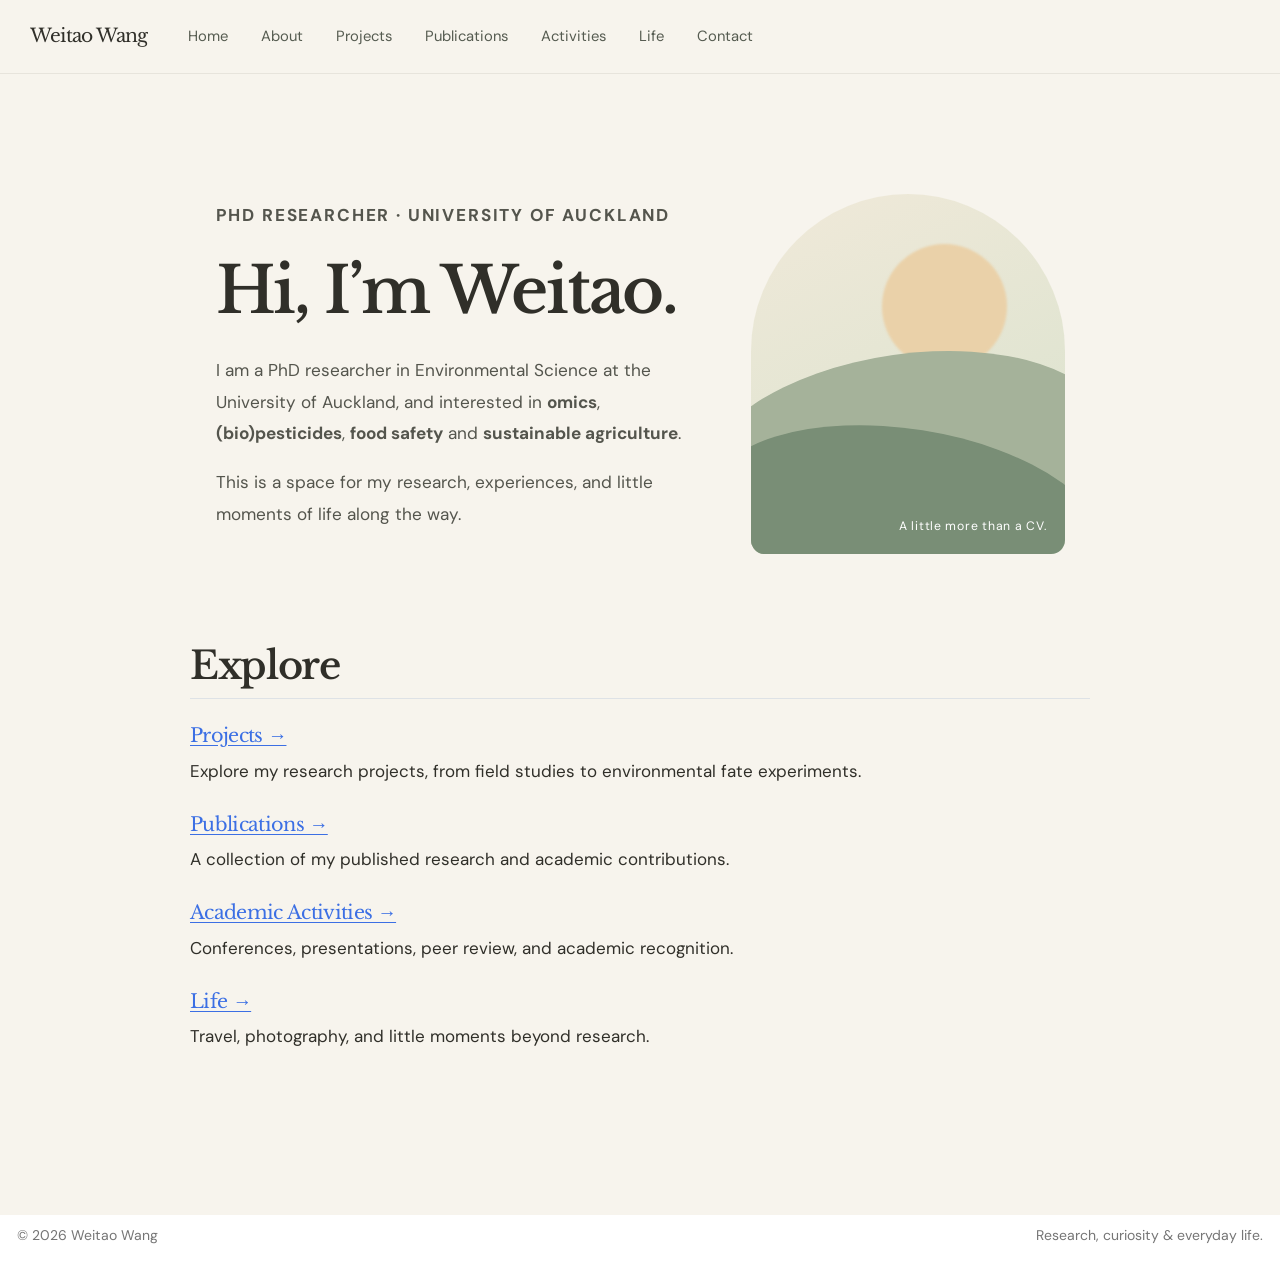
==== index.html @ 04e09f66 "Built site for gh-pages" ====
<!DOCTYPE html>
<html xmlns="http://www.w3.org/1999/xhtml" lang="en" xml:lang="en"><head>

<meta charset="utf-8">
<meta name="generator" content="quarto-1.10.19">

<meta name="viewport" content="width=device-width, initial-scale=1.0, user-scalable=yes">


<title>Home | Weitao Wang – Weitao Wang</title>
<style>
/* Default styles provided by pandoc.
** See https://pandoc.org/MANUAL.html#variables-for-html for config info.
*/
span.smallcaps{font-variant: small-caps;}
div.columns{display: flex; gap: 1.5em;}
div.column{flex: auto;}
@media screen {
div.columns{gap: min(4vw, 1.5em);}
div.column{overflow-x: auto;}
}
div.hanging-indent{margin-left: 1.5em; text-indent: -1.5em;}
ul.task-list{list-style: none;}
ul.task-list li input[type="checkbox"] {
  width: 0.8em;
  margin: 0 0.8em 0.2em -1em; /* quarto-specific, see https://github.com/quarto-dev/quarto-cli/issues/4556 */ 
  vertical-align: middle;
}
</style>


<script src="site_libs/quarto-nav/quarto-nav.js"></script>
<script src="site_libs/quarto-nav/headroom.min.js"></script>
<script src="site_libs/clipboard/clipboard.min.js"></script>
<script src="site_libs/quarto-html/quarto.js" type="module"></script>
<script src="site_libs/quarto-html/tabsets/tabsets.js" type="module"></script>
<script src="site_libs/quarto-html/popper.min.js"></script>
<script src="site_libs/quarto-html/tippy.umd.min.js"></script>
<link href="site_libs/quarto-html/tippy.css" rel="stylesheet">
<link href="site_libs/quarto-html/quarto-syntax-highlighting-bf27225e3a48a9273f3daa8f8e829971.css" rel="stylesheet" id="quarto-text-highlighting-styles">
<script src="site_libs/bootstrap/bootstrap.min.js"></script>
<link href="site_libs/bootstrap/bootstrap-icons.css" rel="stylesheet">
<link href="site_libs/bootstrap/bootstrap-bf55c61db8fc2e05fc0836da2161ec84.min.css" rel="stylesheet" append-hash="true" id="quarto-bootstrap" data-mode="light">
<script id="quarto-search-options" type="application/json">{
  "language": {
    "search-no-results-text": "No results",
    "search-matching-documents-text": "matching documents",
    "search-copy-link-title": "Copy link to search",
    "search-hide-matches-text": "Hide additional matches",
    "search-more-match-text": "more match in this document",
    "search-more-matches-text": "more matches in this document",
    "search-clear-button-title": "Clear",
    "search-text-placeholder": "",
    "search-detached-cancel-button-title": "Cancel",
    "search-submit-button-title": "Submit",
    "search-label": "Search"
  }
}</script>
<style>html{ scroll-behavior: smooth; }</style>


<link rel="stylesheet" href="styles.css">
</head>

<body class="nav-fixed quarto-light">

<div id="quarto-search-results"></div>
  <header id="quarto-header" class="headroom fixed-top">
    <nav class="navbar navbar-expand-lg " data-bs-theme="dark">
      <div class="navbar-container container-fluid">
      <div class="navbar-brand-container mx-auto">
    <a class="navbar-brand" href="./index.html">
    <span class="navbar-title">Weitao Wang</span>
    </a>
  </div>
          <button class="navbar-toggler" type="button" data-bs-toggle="collapse" data-bs-target="#navbarCollapse" aria-controls="navbarCollapse" role="menu" aria-expanded="false" aria-label="Toggle navigation" onclick="if (window.quartoToggleHeadroom) { window.quartoToggleHeadroom(); }">
  <span class="navbar-toggler-icon"></span>
</button>
          <div class="collapse navbar-collapse" id="navbarCollapse">
            <ul class="navbar-nav navbar-nav-scroll me-auto">
  <li class="nav-item">
    <a class="nav-link active" href="./index.html" aria-current="page"> 
<span class="menu-text">Home</span></a>
  </li>  
  <li class="nav-item">
    <a class="nav-link" href="./about.html"> 
<span class="menu-text">About</span></a>
  </li>  
  <li class="nav-item">
    <a class="nav-link" href="./projects/index.html"> 
<span class="menu-text">Projects</span></a>
  </li>  
  <li class="nav-item">
    <a class="nav-link" href="./publications.html"> 
<span class="menu-text">Publications</span></a>
  </li>  
  <li class="nav-item">
    <a class="nav-link" href="./activities.html"> 
<span class="menu-text">Activities</span></a>
  </li>  
  <li class="nav-item">
    <a class="nav-link" href="./life/index.html"> 
<span class="menu-text">Life</span></a>
  </li>  
  <li class="nav-item">
    <a class="nav-link" href="./contact.html"> 
<span class="menu-text">Contact</span></a>
  </li>  
</ul>
          </div> <!-- /navcollapse -->
            <div class="quarto-navbar-tools">
</div>
      </div> <!-- /container-fluid -->
    </nav>
</header>
<!-- content -->
<div id="quarto-content" class="quarto-container page-columns page-rows-contents page-layout-full page-navbar">
<!-- sidebar -->
<!-- margin-sidebar -->
    
<!-- main -->
<main class="content column-page" id="quarto-document-content"><header id="title-block-header" class="quarto-title-block"></header>




<div class="hero">
<div class="hero-copy">
<div class="eyebrow">
<p>PHD RESEARCHER · UNIVERSITY OF AUCKLAND</p>
</div>
<section id="hi-im-weitao." class="level1">
<h1>Hi, I’m Weitao.</h1>
<p>I am a PhD researcher in Environmental Science at the University of Auckland, and interested in <strong>omics</strong>, <strong>(bio)pesticides</strong>, <strong>food safety</strong> and <strong>sustainable agriculture</strong>.</p>
<p>This is a space for my research, experiences, and little moments of life along the way.</p>
</section>
</div>
<div class="hero-art">
<div class="sun">

</div>
<div class="hill hill-back">

</div>
<div class="hill hill-front">

</div>
<div class="hero-art-label">
A little more than a CV.
</div>
</div>
</div>
<section id="explore" class="level2">
<h2 data-anchor-id="explore">Explore</h2>
<div class="explore-grid">
<section id="projects" class="level3 explore-card">
<h3 data-anchor-id="projects"><a href="./projects/index.html">Projects →</a></h3>
<p>Explore my research projects, from field studies to environmental fate experiments.</p>
</section>
<section id="publications" class="level3 explore-card">
<h3 data-anchor-id="publications"><a href="./publications.html">Publications →</a></h3>
<p>A collection of my published research and academic contributions.</p>
</section>
<section id="academic-activities" class="level3 explore-card">
<h3 data-anchor-id="academic-activities"><a href="./activities.html">Academic Activities →</a></h3>
<p>Conferences, presentations, peer review, and academic recognition.</p>
</section>
<section id="life" class="level3 explore-card">
<h3 data-anchor-id="life"><a href="./life/index.html">Life →</a></h3>
<p>Travel, photography, and little moments beyond research.</p>
</section>
</div>


</section>

</main> <!-- /main -->
<script id="quarto-html-after-body" type="application/javascript">
  window.document.addEventListener("DOMContentLoaded", function (event) {
    const isCodeAnnotation = (el) => {
      for (const clz of el.classList) {
        if (clz.startsWith('code-annotation-')) {                     
          return true;
        }
      }
      return false;
    }
    const onCopySuccess = function(e) {
      // button target
      const button = e.trigger;
      // don't keep focus
      button.blur();
      // flash "checked"
      button.classList.add('code-copy-button-checked');
      var currentTitle = button.getAttribute("title");
      button.setAttribute("title", "Copied!");
      let tooltip;
      if (window.bootstrap) {
        button.setAttribute("data-bs-toggle", "tooltip");
        button.setAttribute("data-bs-placement", "left");
        button.setAttribute("data-bs-title", "Copied!");
        tooltip = new bootstrap.Tooltip(button, 
          { trigger: "manual", 
            customClass: "code-copy-button-tooltip",
            offset: [0, -8]});
        tooltip.show();    
      }
      setTimeout(function() {
        if (tooltip) {
          tooltip.hide();
          button.removeAttribute("data-bs-title");
          button.removeAttribute("data-bs-toggle");
          button.removeAttribute("data-bs-placement");
        }
        button.setAttribute("title", currentTitle);
        button.classList.remove('code-copy-button-checked');
      }, 1000);
      // clear code selection
      e.clearSelection();
    }
    const getTextToCopy = function(trigger) {
      const outerScaffold = trigger.parentElement.cloneNode(true);
      const codeEl = outerScaffold.querySelector('code');
      for (const childEl of codeEl.children) {
        if (isCodeAnnotation(childEl)) {
          childEl.remove();
        }
      }
      return codeEl.innerText;
    }
    const clipboard = new window.ClipboardJS('.code-copy-button:not([data-in-quarto-modal])', {
      text: getTextToCopy
    });
    clipboard.on('success', onCopySuccess);
    if (window.document.getElementById('quarto-embedded-source-code-modal')) {
      const clipboardModal = new window.ClipboardJS('.code-copy-button[data-in-quarto-modal]', {
        text: getTextToCopy,
        container: window.document.getElementById('quarto-embedded-source-code-modal')
      });
      clipboardModal.on('success', onCopySuccess);
    }
      var localhostRegex = new RegExp(/^(?:http|https):\/\/localhost\:?[0-9]*\//);
      var mailtoRegex = new RegExp(/^mailto:/);
        var filterRegex = new RegExp('/' + window.location.host + '/');
      var isInternal = (href) => {
          return filterRegex.test(href) || localhostRegex.test(href) || mailtoRegex.test(href);
      }
      // Inspect non-navigation links and adorn them if external
     var links = window.document.querySelectorAll('a[href]:not(.nav-link):not(.navbar-brand):not(.toc-action):not(.sidebar-link):not(.sidebar-item-toggle):not(.pagination-link):not(.no-external):not([aria-hidden]):not(.dropdown-item):not(.quarto-navigation-tool):not(.about-link)');
      for (var i=0; i<links.length; i++) {
        const link = links[i];
        if (!isInternal(link.href)) {
          // undo the damage that might have been done by quarto-nav.js in the case of
          // links that we want to consider external
          if (link.dataset.originalHref !== undefined) {
            link.href = link.dataset.originalHref;
          }
        }
      }
    function tippyHover(el, contentFn, onTriggerFn, onUntriggerFn) {
      const config = {
        allowHTML: true,
        maxWidth: 500,
        delay: 100,
        arrow: false,
        appendTo: function(el) {
            return el.parentElement;
        },
        interactive: true,
        interactiveBorder: 10,
        theme: 'quarto',
        placement: 'bottom-start',
      };
      if (contentFn) {
        config.content = contentFn;
      }
      if (onTriggerFn) {
        config.onTrigger = onTriggerFn;
      }
      if (onUntriggerFn) {
        config.onUntrigger = onUntriggerFn;
      }
      window.tippy(el, config); 
    }
    const noterefs = window.document.querySelectorAll('a[role="doc-noteref"]');
    for (var i=0; i<noterefs.length; i++) {
      const ref = noterefs[i];
      tippyHover(ref, function() {
        // use id or data attribute instead here
        let href = ref.getAttribute('data-footnote-href') || ref.getAttribute('href');
        try { href = new URL(href).hash; } catch {}
        const id = href.replace(/^#\/?/, "");
        const note = window.document.getElementById(id);
        if (note) {
          return note.innerHTML;
        } else {
          return "";
        }
      });
    }
    const xrefs = window.document.querySelectorAll('a.quarto-xref');
    const processXRef = (id, note) => {
      // Strip column container classes
      const stripColumnClz = (el) => {
        el.classList.remove("page-full", "page-columns");
        if (el.children) {
          for (const child of el.children) {
            stripColumnClz(child);
          }
        }
      }
      stripColumnClz(note)
      if (id === null || id.startsWith('sec-')) {
        // Special case sections, only their first couple elements
        const container = document.createElement("div");
        if (note.children && note.children.length > 2) {
          container.appendChild(note.children[0].cloneNode(true));
          for (let i = 1; i < note.children.length; i++) {
            const child = note.children[i];
            if (child.tagName === "P" && child.innerText === "") {
              continue;
            } else {
              container.appendChild(child.cloneNode(true));
              break;
            }
          }
          if (window.Quarto?.typesetMath) {
            window.Quarto.typesetMath(container);
          }
          return container.innerHTML
        } else {
          if (window.Quarto?.typesetMath) {
            window.Quarto.typesetMath(note);
          }
          return note.innerHTML;
        }
      } else {
        // Remove any anchor links if they are present
        const anchorLink = note.querySelector('a.anchorjs-link');
        if (anchorLink) {
          anchorLink.remove();
        }
        if (window.Quarto?.typesetMath) {
          window.Quarto.typesetMath(note);
        }
        if (note.classList.contains("callout")) {
          return note.outerHTML;
        } else {
          return note.innerHTML;
        }
      }
    }
    for (var i=0; i<xrefs.length; i++) {
      const xref = xrefs[i];
      tippyHover(xref, undefined, function(instance) {
        instance.disable();
        let url = xref.getAttribute('href');
        let hash = undefined; 
        if (url.startsWith('#')) {
          hash = url;
        } else {
          try { hash = new URL(url).hash; } catch {}
        }
        if (hash) {
          const id = hash.replace(/^#\/?/, "");
          const note = window.document.getElementById(id);
          if (note !== null) {
            try {
              const html = processXRef(id, note.cloneNode(true));
              instance.setContent(html);
            } finally {
              instance.enable();
              instance.show();
            }
          } else {
            // See if we can fetch this
            fetch(url.split('#')[0])
            .then(res => res.text())
            .then(html => {
              const parser = new DOMParser();
              const htmlDoc = parser.parseFromString(html, "text/html");
              const note = htmlDoc.getElementById(id);
              if (note !== null) {
                const html = processXRef(id, note);
                instance.setContent(html);
              } 
            }).finally(() => {
              instance.enable();
              instance.show();
            });
          }
        } else {
          // See if we can fetch a full url (with no hash to target)
          // This is a special case and we should probably do some content thinning / targeting
          fetch(url)
          .then(res => res.text())
          .then(html => {
            const parser = new DOMParser();
            const htmlDoc = parser.parseFromString(html, "text/html");
            const note = htmlDoc.querySelector('main.content');
            if (note !== null) {
              // This should only happen for chapter cross references
              // (since there is no id in the URL)
              // remove the first header
              if (note.children.length > 0 && note.children[0].tagName === "HEADER") {
                note.children[0].remove();
              }
              const html = processXRef(null, note);
              instance.setContent(html);
            } 
          }).finally(() => {
            instance.enable();
            instance.show();
          });
        }
      }, function(instance) {
      });
    }
        let selectedAnnoteEl;
        const selectorForAnnotation = ( cell, annotation) => {
          let cellAttr = 'data-code-cell="' + cell + '"';
          let lineAttr = 'data-code-annotation="' +  annotation + '"';
          const selector = 'span[' + cellAttr + '][' + lineAttr + ']';
          return selector;
        }
        const selectCodeLines = (annoteEl) => {
          const doc = window.document;
          const targetCell = annoteEl.getAttribute("data-target-cell");
          const targetAnnotation = annoteEl.getAttribute("data-target-annotation");
          const annoteSpan = window.document.querySelector(selectorForAnnotation(targetCell, targetAnnotation));
          const lines = annoteSpan.getAttribute("data-code-lines").split(",");
          const lineIds = lines.map((line) => {
            return targetCell + "-" + line;
          })
          let top = null;
          let height = null;
          let parent = null;
          if (lineIds.length > 0) {
              //compute the position of the single el (top and bottom and make a div)
              const el = window.document.getElementById(lineIds[0]);
              top = el.offsetTop;
              height = el.offsetHeight;
              parent = el.parentElement.parentElement;
            if (lineIds.length > 1) {
              const lastEl = window.document.getElementById(lineIds[lineIds.length - 1]);
              const bottom = lastEl.offsetTop + lastEl.offsetHeight;
              height = bottom - top;
            }
            if (top !== null && height !== null && parent !== null) {
              // cook up a div (if necessary) and position it 
              let div = window.document.getElementById("code-annotation-line-highlight");
              if (div === null) {
                div = window.document.createElement("div");
                div.setAttribute("id", "code-annotation-line-highlight");
                div.style.position = 'absolute';
                parent.appendChild(div);
              }
              div.style.top = top - 2 + "px";
              div.style.height = height + 4 + "px";
              div.style.left = 0;
              let gutterDiv = window.document.getElementById("code-annotation-line-highlight-gutter");
              if (gutterDiv === null) {
                gutterDiv = window.document.createElement("div");
                gutterDiv.setAttribute("id", "code-annotation-line-highlight-gutter");
                gutterDiv.style.position = 'absolute';
                const codeCell = window.document.getElementById(targetCell);
                const gutter = codeCell.querySelector('.code-annotation-gutter');
                gutter.appendChild(gutterDiv);
              }
              gutterDiv.style.top = top - 2 + "px";
              gutterDiv.style.height = height + 4 + "px";
            }
            selectedAnnoteEl = annoteEl;
          }
        };
        const unselectCodeLines = () => {
          const elementsIds = ["code-annotation-line-highlight", "code-annotation-line-highlight-gutter"];
          elementsIds.forEach((elId) => {
            const div = window.document.getElementById(elId);
            if (div) {
              div.remove();
            }
          });
          selectedAnnoteEl = undefined;
        };
          // Handle positioning of the toggle
      window.addEventListener(
        "resize",
        throttle(() => {
          elRect = undefined;
          if (selectedAnnoteEl) {
            selectCodeLines(selectedAnnoteEl);
          }
        }, 10)
      );
      function throttle(fn, ms) {
      let throttle = false;
      let timer;
        return (...args) => {
          if(!throttle) { // first call gets through
              fn.apply(this, args);
              throttle = true;
          } else { // all the others get throttled
              if(timer) clearTimeout(timer); // cancel #2
              timer = setTimeout(() => {
                fn.apply(this, args);
                timer = throttle = false;
              }, ms);
          }
        };
      }
        // Attach click handler to the DT
        const annoteDls = window.document.querySelectorAll('dt[data-target-cell]');
        for (const annoteDlNode of annoteDls) {
          annoteDlNode.addEventListener('click', (event) => {
            const clickedEl = event.target;
            if (clickedEl !== selectedAnnoteEl) {
              unselectCodeLines();
              const activeEl = window.document.querySelector('dt[data-target-cell].code-annotation-active');
              if (activeEl) {
                activeEl.classList.remove('code-annotation-active');
              }
              selectCodeLines(clickedEl);
              clickedEl.classList.add('code-annotation-active');
            } else {
              // Unselect the line
              unselectCodeLines();
              clickedEl.classList.remove('code-annotation-active');
            }
          });
        }
    const findCites = (el) => {
      const parentEl = el.parentElement;
      if (parentEl) {
        const cites = parentEl.dataset.cites;
        if (cites) {
          return {
            el,
            cites: cites.split(' ')
          };
        } else {
          return findCites(el.parentElement)
        }
      } else {
        return undefined;
      }
    };
    var bibliorefs = window.document.querySelectorAll('a[role="doc-biblioref"]');
    for (var i=0; i<bibliorefs.length; i++) {
      const ref = bibliorefs[i];
      const citeInfo = findCites(ref);
      if (citeInfo) {
        tippyHover(citeInfo.el, function() {
          var popup = window.document.createElement('div');
          citeInfo.cites.forEach(function(cite) {
            var citeDiv = window.document.createElement('div');
            citeDiv.classList.add('hanging-indent');
            citeDiv.classList.add('csl-entry');
            var biblioDiv = window.document.getElementById('ref-' + cite);
            if (biblioDiv) {
              citeDiv.innerHTML = biblioDiv.innerHTML;
            }
            popup.appendChild(citeDiv);
          });
          return popup.innerHTML;
        });
      }
    }
  });
  </script>
</div> <!-- /content -->
<footer class="footer">
  <div class="nav-footer">
    <div class="nav-footer-left">
<p>© 2026 Weitao Wang</p>
</div>   
    <div class="nav-footer-center">
      &nbsp;
    </div>
    <div class="nav-footer-right">
<p>Research, curiosity &amp; everyday life.</p>
</div>
  </div>
</footer>




<script src="site_libs/quarto-html/zenscroll-min.js"></script>
</body></html>
---- site_libs/quarto-html/tippy.css ----
.tippy-box[data-animation=fade][data-state=hidden]{opacity:0}[data-tippy-root]{max-width:calc(100vw - 10px)}.tippy-box{position:relative;background-color:#333;color:#fff;border-radius:4px;font-size:14px;line-height:1.4;white-space:normal;outline:0;transition-property:transform,visibility,opacity}.tippy-box[data-placement^=top]>.tippy-arrow{bottom:0}.tippy-box[data-placement^=top]>.tippy-arrow:before{bottom:-7px;left:0;border-width:8px 8px 0;border-top-color:initial;transform-origin:center top}.tippy-box[data-placement^=bottom]>.tippy-arrow{top:0}.tippy-box[data-placement^=bottom]>.tippy-arrow:before{top:-7px;left:0;border-width:0 8px 8px;border-bottom-color:initial;transform-origin:center bottom}.tippy-box[data-placement^=left]>.tippy-arrow{right:0}.tippy-box[data-placement^=left]>.tippy-arrow:before{border-width:8px 0 8px 8px;border-left-color:initial;right:-7px;transform-origin:center left}.tippy-box[data-placement^=right]>.tippy-arrow{left:0}.tippy-box[data-placement^=right]>.tippy-arrow:before{left:-7px;border-width:8px 8px 8px 0;border-right-color:initial;transform-origin:center right}.tippy-box[data-inertia][data-state=visible]{transition-timing-function:cubic-bezier(.54,1.5,.38,1.11)}.tippy-arrow{width:16px;height:16px;color:#333}.tippy-arrow:before{content:"";position:absolute;border-color:transparent;border-style:solid}.tippy-content{position:relative;padding:5px 9px;z-index:1}
---- site_libs/quarto-html/quarto-syntax-highlighting-bf27225e3a48a9273f3daa8f8e829971.css ----
/* quarto syntax highlight colors */
:root {
  --quarto-hl-ot-color: #003B4F;
  --quarto-hl-at-color: #657422;
  --quarto-hl-ss-color: #20794D;
  --quarto-hl-an-color: #5E5E5E;
  --quarto-hl-fu-color: #4758AB;
  --quarto-hl-st-color: #20794D;
  --quarto-hl-cf-color: #003B4F;
  --quarto-hl-op-color: #5E5E5E;
  --quarto-hl-er-color: #AD0000;
  --quarto-hl-bn-color: #AD0000;
  --quarto-hl-al-color: #AD0000;
  --quarto-hl-va-color: #111111;
  --quarto-hl-bu-color: inherit;
  --quarto-hl-ex-color: inherit;
  --quarto-hl-pp-color: #AD0000;
  --quarto-hl-in-color: #5E5E5E;
  --quarto-hl-vs-color: #20794D;
  --quarto-hl-wa-color: #5E5E5E;
  --quarto-hl-do-color: #5E5E5E;
  --quarto-hl-im-color: #00769E;
  --quarto-hl-ch-color: #20794D;
  --quarto-hl-dt-color: #AD0000;
  --quarto-hl-fl-color: #AD0000;
  --quarto-hl-co-color: #5E5E5E;
  --quarto-hl-cv-color: #5E5E5E;
  --quarto-hl-cn-color: #8f5902;
  --quarto-hl-sc-color: #5E5E5E;
  --quarto-hl-dv-color: #AD0000;
  --quarto-hl-kw-color: #003B4F;
}

/* other quarto variables */
:root {
  --quarto-font-monospace: SFMono-Regular, Menlo, Monaco, Consolas, "Liberation Mono", "Courier New", monospace;
}

/* syntax highlight based on Pandoc's rules */
pre > code.sourceCode > span {
  color: #003B4F;
}

code.sourceCode > span {
  color: #003B4F;
}

div.sourceCode,
div.sourceCode pre.sourceCode {
  color: #003B4F;
}

/* Normal */
code span {
  color: #003B4F;
}

/* Alert */
code span.al {
  color: #AD0000;
  font-style: inherit;
}

/* Annotation */
code span.an {
  color: #5E5E5E;
  font-style: inherit;
}

/* Attribute */
code span.at {
  color: #657422;
  font-style: inherit;
}

/* BaseN */
code span.bn {
  color: #AD0000;
  font-style: inherit;
}

/* BuiltIn */
code span.bu {
  font-style: inherit;
}

/* ControlFlow */
code span.cf {
  color: #003B4F;
  font-weight: bold;
  font-style: inherit;
}

/* Char */
code span.ch {
  color: #20794D;
  font-style: inherit;
}

/* Constant */
code span.cn {
  color: #8f5902;
  font-style: inherit;
}

/* Comment */
code span.co {
  color: #5E5E5E;
  font-style: inherit;
}

/* CommentVar */
code span.cv {
  color: #5E5E5E;
  font-style: italic;
}

/* Documentation */
code span.do {
  color: #5E5E5E;
  font-style: italic;
}

/* DataType */
code span.dt {
  color: #AD0000;
  font-style: inherit;
}

/* DecVal */
code span.dv {
  color: #AD0000;
  font-style: inherit;
}

/* Error */
code span.er {
  color: #AD0000;
  font-style: inherit;
}

/* Extension */
code span.ex {
  font-style: inherit;
}

/* Float */
code span.fl {
  color: #AD0000;
  font-style: inherit;
}

/* Function */
code span.fu {
  color: #4758AB;
  font-style: inherit;
}

/* Import */
code span.im {
  color: #00769E;
  font-style: inherit;
}

/* Information */
code span.in {
  color: #5E5E5E;
  font-style: inherit;
}

/* Keyword */
code span.kw {
  color: #003B4F;
  font-weight: bold;
  font-style: inherit;
}

/* Operator */
code span.op {
  color: #5E5E5E;
  font-style: inherit;
}

/* Other */
code span.ot {
  color: #003B4F;
  font-style: inherit;
}

/* Preprocessor */
code span.pp {
  color: #AD0000;
  font-style: inherit;
}

/* SpecialChar */
code span.sc {
  color: #5E5E5E;
  font-style: inherit;
}

/* SpecialString */
code span.ss {
  color: #20794D;
  font-style: inherit;
}

/* String */
code span.st {
  color: #20794D;
  font-style: inherit;
}

/* Variable */
code span.va {
  color: #111111;
  font-style: inherit;
}

/* VerbatimString */
code span.vs {
  color: #20794D;
  font-style: inherit;
}

/* Warning */
code span.wa {
  color: #5E5E5E;
  font-style: italic;
}

.prevent-inlining {
  content: "</";
}

/*# sourceMappingURL=8be38f48d34c45af72792cbd699585e7.css.map */
---- styles.css ----
@import url('https://fonts.googleapis.com/css2?family=DM+Sans:wght@400;500;600;700&family=Libre+Baskerville:wght@400;700&display=swap');
:root { --cream:#f7f4ed; --ink:#302f29; --muted:#77766b; --sage:#73866c; --pale:#e8ebe1; --clay:#b98f73; }
body { background:var(--cream); color:var(--ink); font-family:'DM Sans',Arial,sans-serif; line-height:1.85; }
h1,h2,h3,.navbar-brand {font-family:'Libre Baskerville',Georgia,serif;letter-spacing:-.035em;color:var(--ink)}
h1{font-size:clamp(2.5rem,5vw,4.5rem)} h2{font-size:clamp(1.55rem,3vw,2.3rem);margin-bottom:1.15rem} h3{font-size:1.13rem}
.navbar {background:var(--cream)!important;border-bottom:1px solid #e7e4dc;padding:.8rem 0}
.navbar-brand {font-size:1.1rem}.navbar-nav .nav-link{font-size:.87rem;color:#555b50!important;margin-left:.75rem}.navbar-nav .nav-link:hover{color:var(--sage)!important}
#quarto-content {min-height:60vh}.page-footer{background:var(--cream)!important;border-top:1px solid #e4e0d7;font-size:.83rem;color:var(--muted);padding:1.5rem}
main.content {max-width:900px;margin:auto;padding-top:3rem;padding-bottom:5rem} main.content>p{max-width:760px}
.hero {max-width:1140px;margin:0 auto;padding:clamp(3rem,7vw,6rem) 1.5rem;display:grid;grid-template-columns:1.2fr .8fr;align-items:center;gap:clamp(2rem,5vw,5rem)}
.hero-copy h1{margin:1.25rem 0 1.5rem}.hero-copy p{max-width:650px;font-size:1.01rem;color:#54554d}.eyebrow{font-size:.72rem;letter-spacing:.15em;color:var(--sage);font-weight:700;text-transform:uppercase}.pill-link{display:inline-block;background:var(--sage);border-radius:30px;color:white!important;text-decoration:none!important;padding:.65rem 1.2rem;margin-top:1rem;font-size:.88rem;font-weight:600}
.hero-art{height:360px;background:linear-gradient(155deg,#f0e9d9,#d8e2cd);position:relative;overflow:hidden;border-radius:180px 180px 16px 16px}.sun{width:125px;height:125px;position:absolute;top:50px;right:58px;background:#ead1a9;border-radius:50%;filter:blur(1px)}.hill{position:absolute;width:130%;height:200px;border-radius:50% 50% 0 0;left:-15%}.hill-back{bottom:0;background:#a5b29a;transform:rotate(-8deg)}.hill-front{bottom:-75px;background:#798e76;transform:rotate(9deg)}.hero-art-label{position:absolute;bottom:16px;right:18px;color:#fff;font-size:.72rem;letter-spacing:.06em}
.content-wrap{max-width:1100px;margin:auto;padding:0 1.5rem 5rem}.section-block{padding:3.5rem 0;border-top:1px solid #e0ded3}.section-block>p{max-width:750px}.text-link{color:var(--sage);font-weight:700;text-decoration:none}.muted{color:var(--muted)}
.card-grid{display:grid;grid-template-columns:repeat(3,1fr);gap:1rem;margin-top:2rem}.feature-card{display:flex;min-height:260px;flex-direction:column;background:#edece4;border:1px solid #e4e4da;border-radius:12px;padding:1.5rem;color:var(--ink)!important;text-decoration:none!important;transition:transform .2s,background .2s}.feature-card:nth-child(2){background:#e5e9de}.feature-card:nth-child(3){background:#eee7de}.feature-card:hover{transform:translateY(-4px)}.feature-card h3{margin:1.5rem 0 .7rem}.feature-card p{font-size:.85rem;color:#5f625a;line-height:1.7}.card-number{font-size:.7rem;letter-spacing:.1em;color:var(--sage);font-weight:700}.card-arrow{margin-top:auto;font-size:.85rem;color:var(--sage);font-weight:700}
.life-grid{display:grid;grid-template-columns:repeat(3,1fr);gap:1.1rem;margin-top:2rem}.life-tile{color:var(--ink)!important;text-decoration:none!important;display:flex;flex-direction:column}.life-tile strong{font-family:'Libre Baskerville',Georgia,serif;font-size:.95rem;margin-top:.7rem}.life-tile small{color:var(--muted)}.life-art{display:block;height:200px;border-radius:9px}.life-art-one{background:linear-gradient(155deg,#dfcbb2 0%,#e6dcca 50%,#99a898 50%,#798d7c 100%)}.life-art-two{background:linear-gradient(135deg,#c7d0bd 0%,#e5e3d3 45%,#879f93 46%,#637e72 100%)}.life-art-three{background:linear-gradient(160deg,#ded0bd,#bba48d 55%,#786c5e)}
@media(max-width:750px){.hero{grid-template-columns:1fr;padding-top:2.5rem}.hero-art{height:240px;max-width:100%}.card-grid,.life-grid{grid-template-columns:1fr}.feature-card{min-height:180px}.life-art{height:170px}.section-block{padding:2.5rem 0}}
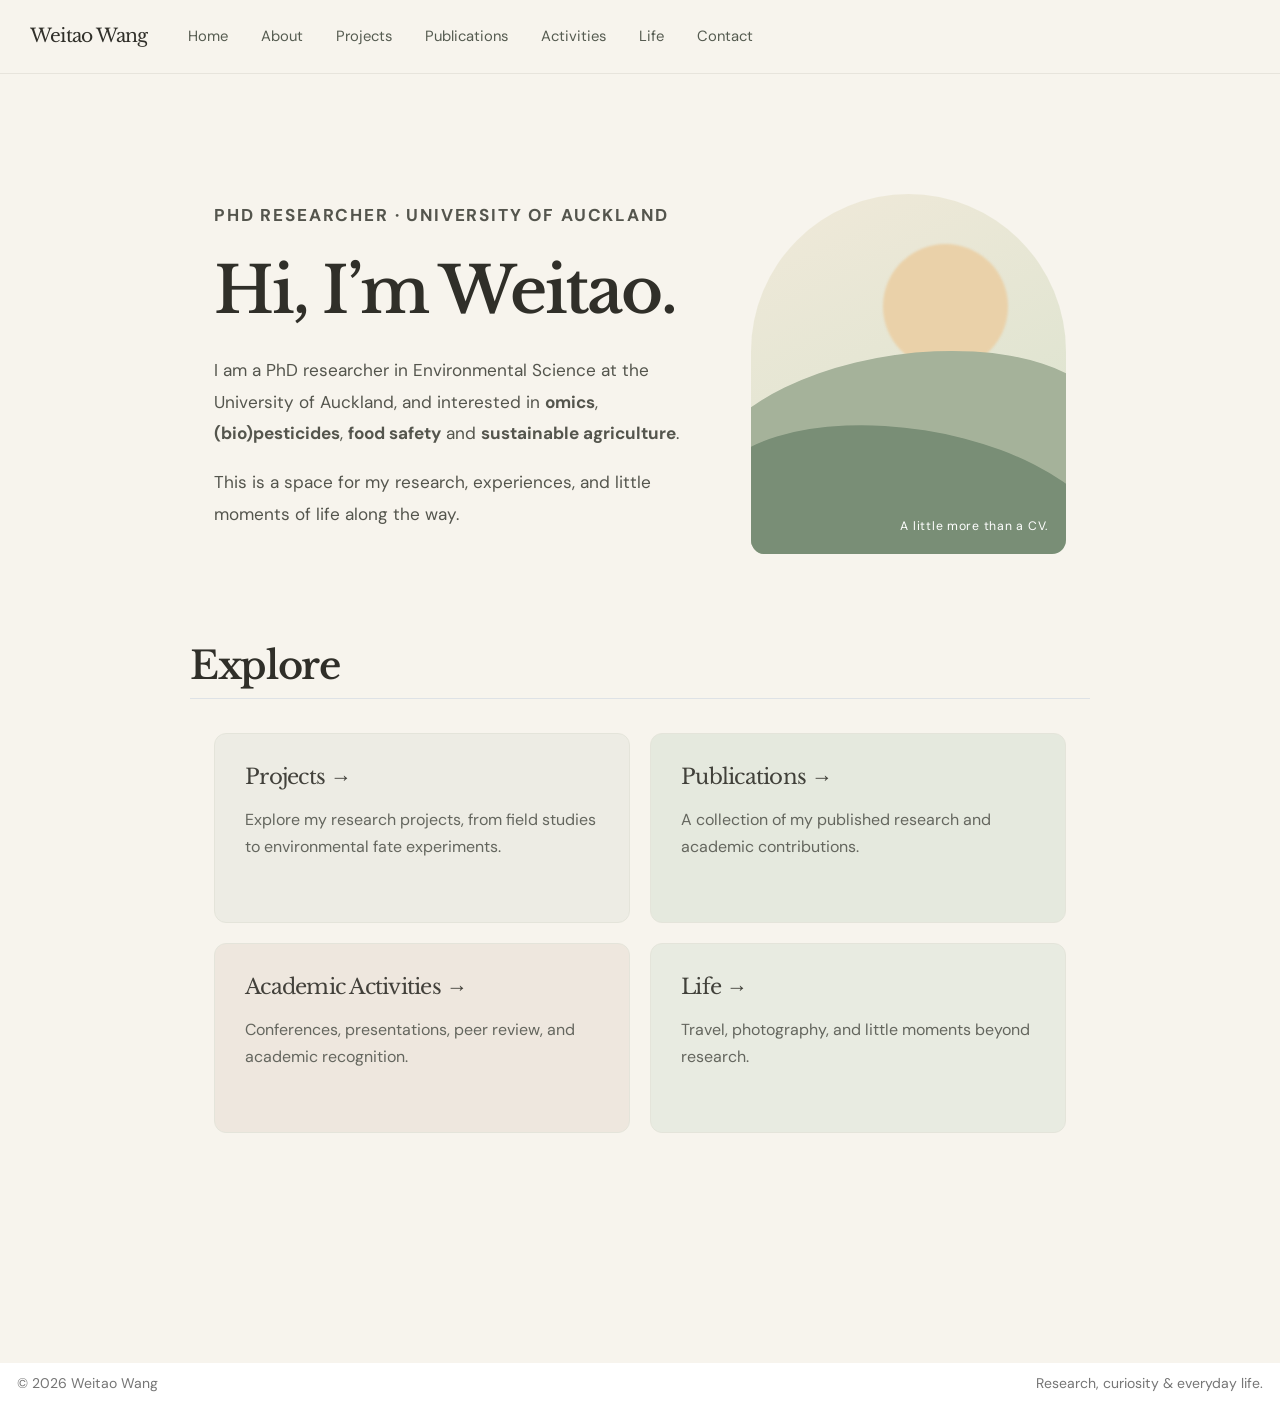
==== commit c04d2ff7: "Built site for gh-pages" ====
--- a/index.html
+++ b/index.html
@@ -241,7 +241,7 @@
     }
       var localhostRegex = new RegExp(/^(?:http|https):\/\/localhost\:?[0-9]*\//);
       var mailtoRegex = new RegExp(/^mailto:/);
-        var filterRegex = new RegExp('/' + window.location.host + '/');
+        var filterRegex = new RegExp("https:\/\/weitaow2000\.github\.io\/");
       var isInternal = (href) => {
           return filterRegex.test(href) || localhostRegex.test(href) || mailtoRegex.test(href);
       }
--- a/styles.css
+++ b/styles.css
@@ -1,16 +1,303 @@
 @import url('https://fonts.googleapis.com/css2?family=DM+Sans:wght@400;500;600;700&family=Libre+Baskerville:wght@400;700&display=swap');
-:root { --cream:#f7f4ed; --ink:#302f29; --muted:#77766b; --sage:#73866c; --pale:#e8ebe1; --clay:#b98f73; }
-body { background:var(--cream); color:var(--ink); font-family:'DM Sans',Arial,sans-serif; line-height:1.85; }
-h1,h2,h3,.navbar-brand {font-family:'Libre Baskerville',Georgia,serif;letter-spacing:-.035em;color:var(--ink)}
-h1{font-size:clamp(2.5rem,5vw,4.5rem)} h2{font-size:clamp(1.55rem,3vw,2.3rem);margin-bottom:1.15rem} h3{font-size:1.13rem}
-.navbar {background:var(--cream)!important;border-bottom:1px solid #e7e4dc;padding:.8rem 0}
-.navbar-brand {font-size:1.1rem}.navbar-nav .nav-link{font-size:.87rem;color:#555b50!important;margin-left:.75rem}.navbar-nav .nav-link:hover{color:var(--sage)!important}
-#quarto-content {min-height:60vh}.page-footer{background:var(--cream)!important;border-top:1px solid #e4e0d7;font-size:.83rem;color:var(--muted);padding:1.5rem}
-main.content {max-width:900px;margin:auto;padding-top:3rem;padding-bottom:5rem} main.content>p{max-width:760px}
-.hero {max-width:1140px;margin:0 auto;padding:clamp(3rem,7vw,6rem) 1.5rem;display:grid;grid-template-columns:1.2fr .8fr;align-items:center;gap:clamp(2rem,5vw,5rem)}
-.hero-copy h1{margin:1.25rem 0 1.5rem}.hero-copy p{max-width:650px;font-size:1.01rem;color:#54554d}.eyebrow{font-size:.72rem;letter-spacing:.15em;color:var(--sage);font-weight:700;text-transform:uppercase}.pill-link{display:inline-block;background:var(--sage);border-radius:30px;color:white!important;text-decoration:none!important;padding:.65rem 1.2rem;margin-top:1rem;font-size:.88rem;font-weight:600}
-.hero-art{height:360px;background:linear-gradient(155deg,#f0e9d9,#d8e2cd);position:relative;overflow:hidden;border-radius:180px 180px 16px 16px}.sun{width:125px;height:125px;position:absolute;top:50px;right:58px;background:#ead1a9;border-radius:50%;filter:blur(1px)}.hill{position:absolute;width:130%;height:200px;border-radius:50% 50% 0 0;left:-15%}.hill-back{bottom:0;background:#a5b29a;transform:rotate(-8deg)}.hill-front{bottom:-75px;background:#798e76;transform:rotate(9deg)}.hero-art-label{position:absolute;bottom:16px;right:18px;color:#fff;font-size:.72rem;letter-spacing:.06em}
-.content-wrap{max-width:1100px;margin:auto;padding:0 1.5rem 5rem}.section-block{padding:3.5rem 0;border-top:1px solid #e0ded3}.section-block>p{max-width:750px}.text-link{color:var(--sage);font-weight:700;text-decoration:none}.muted{color:var(--muted)}
-.card-grid{display:grid;grid-template-columns:repeat(3,1fr);gap:1rem;margin-top:2rem}.feature-card{display:flex;min-height:260px;flex-direction:column;background:#edece4;border:1px solid #e4e4da;border-radius:12px;padding:1.5rem;color:var(--ink)!important;text-decoration:none!important;transition:transform .2s,background .2s}.feature-card:nth-child(2){background:#e5e9de}.feature-card:nth-child(3){background:#eee7de}.feature-card:hover{transform:translateY(-4px)}.feature-card h3{margin:1.5rem 0 .7rem}.feature-card p{font-size:.85rem;color:#5f625a;line-height:1.7}.card-number{font-size:.7rem;letter-spacing:.1em;color:var(--sage);font-weight:700}.card-arrow{margin-top:auto;font-size:.85rem;color:var(--sage);font-weight:700}
-.life-grid{display:grid;grid-template-columns:repeat(3,1fr);gap:1.1rem;margin-top:2rem}.life-tile{color:var(--ink)!important;text-decoration:none!important;display:flex;flex-direction:column}.life-tile strong{font-family:'Libre Baskerville',Georgia,serif;font-size:.95rem;margin-top:.7rem}.life-tile small{color:var(--muted)}.life-art{display:block;height:200px;border-radius:9px}.life-art-one{background:linear-gradient(155deg,#dfcbb2 0%,#e6dcca 50%,#99a898 50%,#798d7c 100%)}.life-art-two{background:linear-gradient(135deg,#c7d0bd 0%,#e5e3d3 45%,#879f93 46%,#637e72 100%)}.life-art-three{background:linear-gradient(160deg,#ded0bd,#bba48d 55%,#786c5e)}
-@media(max-width:750px){.hero{grid-template-columns:1fr;padding-top:2.5rem}.hero-art{height:240px;max-width:100%}.card-grid,.life-grid{grid-template-columns:1fr}.feature-card{min-height:180px}.life-art{height:170px}.section-block{padding:2.5rem 0}}
+
+/* ========== Design tokens ========== */
+:root {
+  --cream: #f7f4ed;
+  --ink: #302f29;
+  --muted: #77766b;
+  --sage: #73866c;
+  --pale: #e8ebe1;
+  --clay: #b98f73;
+  --site-width: 1140px;
+  --site-padding: 24px;
+  --rule: #e0ded3;
+}
+*, *::before, *::after { box-sizing: border-box; }
+body { background: var(--cream); color: var(--ink); font-family: 'DM Sans', Arial, sans-serif; line-height: 1.85; }
+h1, h2, h3, .navbar-brand { font-family: 'Libre Baskerville', Georgia, serif; letter-spacing: -.035em; color: var(--ink); }
+h1 { font-size: clamp(2.5rem, 5vw, 4.5rem); }
+h2 { font-size: clamp(1.55rem, 3vw, 2.3rem); margin-bottom: 1.15rem; }
+h3 { font-size: 1.13rem; }
+a { color: var(--sage); }
+.navbar { background: var(--cream) !important; border-bottom: 1px solid #e7e4dc; padding: .8rem 0; }
+.navbar-brand { font-size: 1.1rem; }
+.navbar-nav .nav-link { font-size: .87rem; color: #555b50 !important; margin-left: .75rem; }
+.navbar-nav .nav-link:hover { color: var(--sage) !important; }
+#quarto-content { min-height: 60vh; }
+.page-footer { background: var(--cream) !important; border-top: 1px solid #e4e0d7; font-size: .83rem; color: var(--muted); padding: 1.5rem; }
+main.content { max-width: 900px; margin: auto; padding-top: 3rem; padding-bottom: 5rem; }
+main.content > p { max-width: 760px; }
+
+/* ========== Consistent full-width page containers ========== */
+.publications-page, .activities-page, .projects-page, .about-page, .life-page, .contact-page {
+  width: 100%;
+  max-width: var(--site-width);
+  margin: 0 auto;
+  padding: 3rem var(--site-padding) 5rem;
+}
+.publications-page > h2:first-child,
+.activities-page > h2:first-child,
+.life-page > h2:first-child,
+.contact-page > h2:first-child { margin-top: 0; }
+
+/* ========== Home ========== */
+.hero {
+  width: 100%; max-width: var(--site-width); margin: 0 auto;
+  padding: clamp(3rem, 7vw, 6rem) var(--site-padding);
+  display: grid; grid-template-columns: 1.2fr .8fr;
+  align-items: center; gap: clamp(2rem, 5vw, 5rem);
+}
+.hero-copy h1 { margin: 1.25rem 0 1.5rem; }
+.hero-copy p { max-width: 650px; font-size: 1.01rem; color: #54554d; }
+.eyebrow { font-size: .72rem; letter-spacing: .15em; color: var(--sage); font-weight: 700; text-transform: uppercase; }
+.pill-link { display: inline-block; background: var(--sage); border-radius: 30px; color: white !important; text-decoration: none !important; padding: .65rem 1.2rem; margin-top: 1rem; font-size: .88rem; font-weight: 600; }
+.hero-art { height: 360px; background: linear-gradient(155deg, #f0e9d9, #d8e2cd); position: relative; overflow: hidden; border-radius: 180px 180px 16px 16px; }
+.sun { width: 125px; height: 125px; position: absolute; top: 50px; right: 58px; background: #ead1a9; border-radius: 50%; filter: blur(1px); }
+.hill { position: absolute; width: 130%; height: 200px; border-radius: 50% 50% 0 0; left: -15%; }
+.hill-back { bottom: 0; background: #a5b29a; transform: rotate(-8deg); }
+.hill-front { bottom: -75px; background: #798e76; transform: rotate(9deg); }
+.hero-art-label { position: absolute; bottom: 16px; right: 18px; color: white; font-size: .72rem; letter-spacing: .06em; }
+.content-wrap { width: 100%; max-width: var(--site-width); margin: auto; padding: 0 var(--site-padding) 5rem; }
+.section-block { padding: 3.5rem 0; border-top: 1px solid var(--rule); }
+.section-block > p { max-width: 750px; }
+.text-link { color: var(--sage); font-weight: 700; text-decoration: none; }
+.muted { color: var(--muted); }
+.card-grid { display: grid; grid-template-columns: repeat(2, minmax(0, 1fr)); gap: 1rem; margin-top: 2rem; }
+.feature-card { display: flex; min-height: 230px; flex-direction: column; background: #edece4; border: 1px solid #e4e4da; border-radius: 12px; padding: 1.5rem; color: var(--ink) !important; text-decoration: none !important; transition: transform .2s, background .2s; }
+.feature-card:nth-child(2) { background: #e5e9de; }
+.feature-card:nth-child(3) { background: #eee7de; }
+.feature-card:hover { transform: translateY(-4px); }
+.feature-card h3 { margin: 1.5rem 0 .7rem; }
+.feature-card p { font-size: .85rem; color: #5f625a; line-height: 1.7; }
+.card-number { font-size: .7rem; letter-spacing: .1em; color: var(--sage); font-weight: 700; }
+.card-arrow { margin-top: auto; font-size: .85rem; color: var(--sage); font-weight: 700; }
+.life-grid { display: grid; grid-template-columns: repeat(3, minmax(0, 1fr)); gap: 1.1rem; margin-top: 2rem; }
+.life-tile { color: var(--ink) !important; text-decoration: none !important; display: flex; flex-direction: column; }
+.life-tile strong { font-family: 'Libre Baskerville', Georgia, serif; font-size: .95rem; margin-top: .7rem; }
+.life-tile small { color: var(--muted); }
+.life-art { display: block; height: 200px; border-radius: 9px; }
+.life-art-one { background: linear-gradient(155deg,#dfcbb2 0%,#e6dcca 50%,#99a898 50%,#798d7c 100%); }
+.life-art-two { background: linear-gradient(135deg,#c7d0bd 0%,#e5e3d3 45%,#879f93 46%,#637e72 100%); }
+.life-art-three { background: linear-gradient(160deg,#ded0bd,#bba48d 55%,#786c5e); }
+
+/* ========== Shared year-on-left layout: Activities / Publications / Education ========== */
+.conference-year {
+  display: grid;
+  grid-template-columns: 100px minmax(0, 1fr);
+  gap: 24px;
+  align-items: start;
+  margin: 0 0 42px;
+}
+.conference-year-label { grid-column: 1; grid-row: 1; color: var(--sage); font-size: .98rem; font-weight: 500; }
+.conference-year-content { grid-column: 2; grid-row: 1; min-width: 0; }
+.conference-year-label p { margin: 0; }
+.conference-year-content > p { margin-top: 0; }
+.conference-year-content > :last-child { margin-bottom: 0; }
+/* In Activities, each event is commonly separated by a paragraph or its own div. */
+.conference-year-content > div:not(.pub-item) { margin-bottom: 1.65rem; }
+.conference-year-content > div:not(.pub-item):last-child { margin-bottom: 0; }
+
+/* ========== Publications ========== */
+.publications-page h2 { margin-top: 3rem; margin-bottom: 1.6rem; }
+.publications-page h2:first-child { margin-top: 0; }
+.publications-page .conference-year { margin-bottom: 34px; }
+.publications-page .pub-item { margin: 0 0 28px; }
+.publications-page .pub-item:last-child { margin-bottom: 0; }
+.publications-page .pub-item p { margin: 0 0 6px; line-height: 1.65; }
+.publications-page .pub-item p:first-child { font-size: 1rem; color: var(--ink); }
+.publications-page .pub-item p:nth-child(2) { font-size: .92rem; color: var(--muted); }
+.publications-page .pub-item p:nth-child(3) { font-size: .9rem; color: #66675f; }
+.publications-page .pub-item a { color: var(--sage); text-decoration: none; font-weight: 600; }
+.publications-page .pub-item a:hover { text-decoration: underline; }
+.publications-page hr { border-color: var(--rule); margin: 2.6rem 0; }
+
+/* ========== Academic Activities: journal covers ========== */
+.activities-page h2 { margin-top: 3rem; margin-bottom: 1.6rem; }
+.activities-page h2:first-child { margin-top: 0; }
+.journal-scroll {
+  display: grid;
+  grid-template-columns: repeat(5, minmax(0, 1fr));
+  gap: 16px;
+  margin: 1.6rem 0 2.8rem;
+}
+.journal-scroll > * { min-width: 0; }
+.journal-scroll p, .journal-scroll figure { margin: 0; }
+.journal-scroll img {
+  display: block;
+  width: 100% !important;
+  height: auto !important;
+  aspect-ratio: 575 / 768 !important;
+  object-fit: cover !important;
+  object-position: center top;
+  border-radius: 5px;
+}
+.activities-page hr { border-color: var(--rule); margin: 3rem 0; }
+
+/* ========== Projects: alternating image/text ========== */
+.projects-page .project-block {
+  display: grid;
+  grid-template-columns: repeat(2, minmax(0, 1fr));
+  gap: 54px;
+  align-items: center;
+  padding: 42px 0;
+  border-bottom: 1px solid var(--rule);
+}
+.projects-page .project-block:first-child { padding-top: 0; }
+.projects-page .project-block:last-child { border-bottom: none; }
+.projects-page .project-copy { grid-column: 1; grid-row: 1; min-width: 0; }
+.projects-page .project-image { grid-column: 2; grid-row: 1; min-width: 0; }
+.projects-page .project-reverse .project-image { grid-column: 1; grid-row: 1; }
+.projects-page .project-reverse .project-copy { grid-column: 2; grid-row: 1; }
+.projects-page .project-image p, .projects-page .project-image figure { margin: 0; }
+.projects-page .project-image figcaption { display: none; }
+.projects-page .project-image img { display: block; width: 100%; height: auto; aspect-ratio: 4 / 3; object-fit: cover; border-radius: 12px; }
+.projects-page .project-copy h2 { font-size: clamp(1.5rem, 2.4vw, 2rem); line-height: 1.3; margin: 12px 0 16px; padding-bottom: 0; border-bottom: none; }
+.projects-page .project-copy p { color: #64665e; font-size: .97rem; line-height: 1.8; margin-bottom: 0; }
+.projects-page .project-copy .eyebrow { color: var(--sage); font-size: .75rem; font-weight: 600; letter-spacing: .1em; }
+
+/* ========== About: profile on right ========== */
+.about-page .about-intro { display: grid; grid-template-columns: minmax(0, 1fr) 280px; gap: 65px; align-items: center; margin-bottom: 65px; }
+.about-page .about-copy { grid-column: 1; grid-row: 1; min-width: 0; }
+.about-page .about-photo { grid-column: 2; grid-row: 1; min-width: 0; width: 100%; max-width: 280px; }
+.about-page .about-copy h2 { margin-top: 0; margin-bottom: 24px; }
+.about-page .about-copy p { color: #64665e; font-size: 1rem; line-height: 1.85; margin-bottom: 0; }
+.about-page .about-photo p, .about-page .about-photo figure { margin: 0; }
+.about-page .about-photo img { display: block; width: 100% !important; max-width: 280px !important; height: auto !important; aspect-ratio: 3 / 4; object-fit: cover; object-position: center top; border-radius: 12px; }
+.about-page > h2 { margin-top: 0; margin-bottom: 30px; }
+.about-page .conference-year { margin-bottom: 28px; }
+.about-page .conference-year-content p { margin: 0 0 6px; line-height: 1.65; }
+.about-page .conference-year-content p:first-child { font-weight: 600; }
+
+/* ========== Life: four-column photo gallery ========== */
+.life-page > p { color: #64665e; font-size: 1rem; line-height: 1.8; margin-bottom: 36px; }
+.life-page .life-gallery { display: grid; grid-template-columns: repeat(4, minmax(0, 1fr)); gap: 16px; align-items: start; }
+.life-page .life-gallery > p, .life-page .life-gallery > figure, .life-page .life-gallery > div { min-width: 0; margin: 0; }
+.life-page .life-gallery img { display: block; width: 100%; height: auto; aspect-ratio: 4 / 3; object-fit: cover; object-position: center; border-radius: 10px; cursor: zoom-in; transition: transform .25s ease; }
+.life-page .life-gallery img:hover { transform: scale(1.02); }
+.life-page .life-gallery figcaption { display: none; }
+
+/* ========== Contact ========== */
+.contact-page h2 { margin-top: 3.5rem; margin-bottom: 1.4rem; }
+.contact-page h2:first-child { margin-top: 0; }
+.contact-page > p { font-size: 1rem; line-height: 1.8; color: #64665e; max-width: 850px; }
+.contact-links { display: grid; grid-template-columns: repeat(2, minmax(0, 1fr)); gap: 24px; margin-top: 28px; margin-bottom: 48px; }
+.contact-link-item { padding: 24px 28px; border: 1px solid #deded3; border-radius: 12px; background: rgba(255,255,255,.25); }
+.contact-link-item p { margin: 0 0 8px; }
+.contact-link-item p:last-child { margin-bottom: 0; }
+.contact-link-item a { color: var(--sage); text-decoration: none; overflow-wrap: anywhere; }
+.contact-link-item a:hover { text-decoration: underline; }
+.guestbook-container, .visitor-container { margin-top: 24px; padding: 28px; border: 1px solid #deded3; border-radius: 12px; background: rgba(255,255,255,.2); }
+.guestbook-container p, .visitor-container p { color: #83857b; margin: 0; }
+
+/* ========== Responsive ========== */
+@media (max-width: 900px) {
+  .journal-scroll { grid-template-columns: repeat(3, minmax(0, 1fr)); }
+  .life-page .life-gallery { grid-template-columns: repeat(2, minmax(0, 1fr)); gap: 14px; }
+}
+@media (max-width: 750px) {
+  :root { --site-padding: 20px; }
+  .publications-page, .activities-page, .projects-page, .about-page, .life-page, .contact-page { padding-top: 2rem; padding-bottom: 3rem; }
+  .hero { grid-template-columns: 1fr; padding-top: 2.5rem; }
+  .hero-art { height: 240px; }
+  .card-grid, .life-grid { grid-template-columns: 1fr; }
+  .feature-card { min-height: 180px; }
+  .life-art { height: 170px; }
+  .section-block { padding: 2.5rem 0; }
+  .conference-year { grid-template-columns: 85px minmax(0, 1fr); gap: 16px; }
+  .projects-page .project-block { grid-template-columns: minmax(0, 1fr); row-gap: 20px; padding: 32px 0; }
+  .projects-page .project-block .project-image, .projects-page .project-block .project-copy { grid-column: 1; }
+  .projects-page .project-block .project-image { grid-row: 1; }
+  .projects-page .project-block .project-copy { grid-row: 2; }
+  .about-page .about-intro { grid-template-columns: minmax(0, 1fr); gap: 28px; margin-bottom: 45px; }
+  .about-page .about-copy { grid-column: 1; grid-row: 1; }
+  .about-page .about-photo { grid-column: 1; grid-row: 2; max-width: 220px; }
+  .contact-links { grid-template-columns: 1fr; gap: 14px; }
+  .contact-link-item { padding: 20px; }
+  .contact-page h2 { margin-top: 2.5rem; }
+}
+@media (max-width: 600px) {
+  .journal-scroll { grid-template-columns: repeat(2, minmax(0, 1fr)); }
+  .life-page .life-gallery { gap: 10px; }
+  .life-page .life-gallery img { border-radius: 7px; }
+  .conference-year { grid-template-columns: 74px minmax(0, 1fr); gap: 12px; }
+}
+
+/* =========================================
+   Home — Explore Cards
+========================================= */
+
+.explore-grid {
+  display: grid;
+  grid-template-columns: repeat(2, minmax(0, 1fr));
+  gap: 20px;
+  max-width: 1140px;
+  margin: 2rem auto 5rem;
+  padding: 0 24px;
+  box-sizing: border-box;
+}
+
+.explore-card {
+  background: #edece4;
+  border: 1px solid #e4e4da;
+  border-radius: 12px;
+  padding: 28px 30px;
+  min-height: 190px;
+  transition: transform 0.2s ease,
+              background 0.2s ease;
+}
+
+.explore-card:nth-child(2) {
+  background: #e5e9de;
+}
+
+.explore-card:nth-child(3) {
+  background: #eee7de;
+}
+
+.explore-card:nth-child(4) {
+  background: #e8ebe1;
+}
+
+.explore-card:hover {
+  transform: translateY(-4px);
+}
+
+.explore-card h3 {
+  margin: 0 0 14px;
+  font-family: 'Libre Baskerville', Georgia, serif;
+  font-size: 1.25rem;
+  line-height: 1.4;
+  border-bottom: none;
+}
+
+.explore-card h3 a {
+  color: #302f29;
+  text-decoration: none;
+}
+
+.explore-card h3 a:hover {
+  color: #73866c;
+}
+
+.explore-card p {
+  margin: 0;
+  font-size: 0.94rem;
+  line-height: 1.75;
+  color: #64665e;
+}
+
+/* Mobile */
+
+@media (max-width: 750px) {
+  .explore-grid {
+    grid-template-columns: 1fr;
+    gap: 14px;
+    padding: 0 20px;
+    margin-bottom: 3rem;
+  }
+
+  .explore-card {
+    min-height: auto;
+    padding: 24px;
+  }
+}
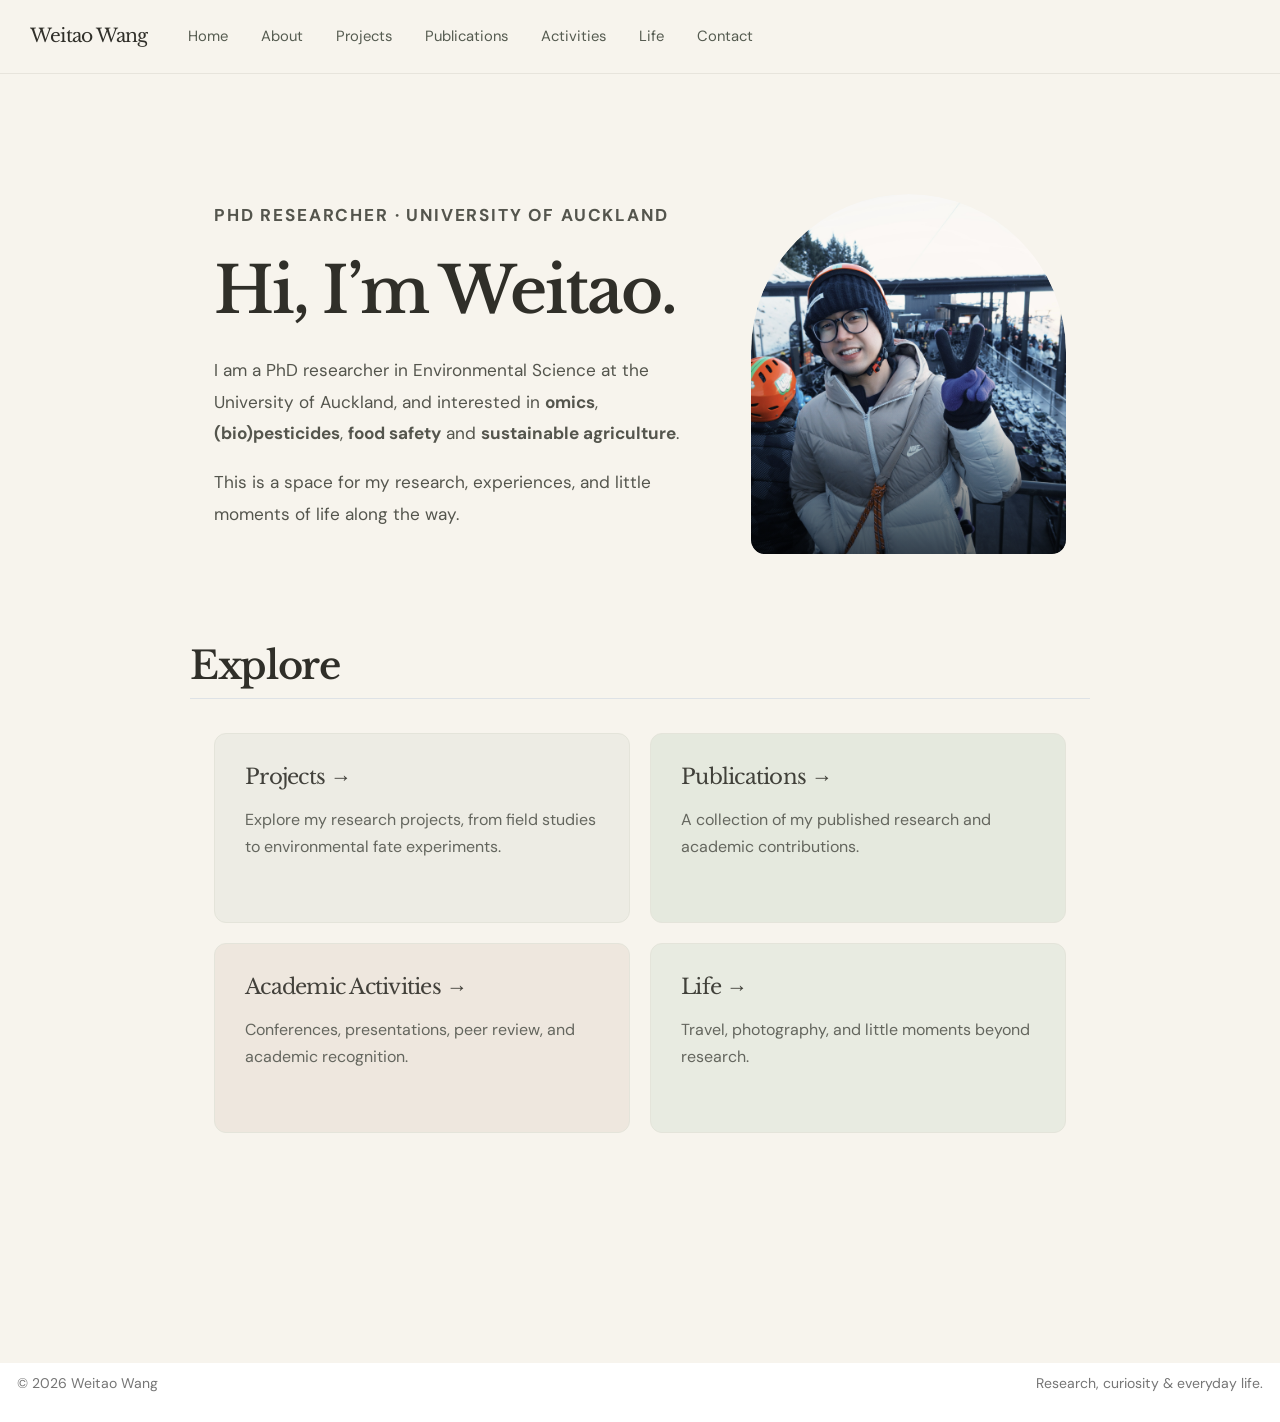
==== commit 511d344e: "Built site for gh-pages" ====
--- a/index.html
+++ b/index.html
@@ -57,6 +57,7 @@
   }
 }</script>
 <style>html{ scroll-behavior: smooth; }</style>
+<meta name="google-site-verification" content="JhhW5P5hkvwesk4FPlduVDtQ9XMPo-oJWmuJMA9iXms">
 
 
 <link rel="stylesheet" href="styles.css">
@@ -136,17 +137,11 @@
 </section>
 </div>
 <div class="hero-art">
-<div class="sun">
-
-</div>
-<div class="hill hill-back">
-
-</div>
-<div class="hill hill-front">
-
-</div>
+<div class="hero-art">
+<p><img src="images/home.webp" class="hero-photo" alt="A moment along the way" fetchpriority="high"></p>
 <div class="hero-art-label">
-A little more than a CV.
+
+</div>
 </div>
 </div>
 </div>
--- a/styles.css
+++ b/styles.css
@@ -301,3 +301,228 @@
     padding: 24px;
   }
 }
+
+/* Collaborators */
+.collaborators-grid {
+  display: grid;
+  grid-template-columns: repeat(4, minmax(0, 1fr));
+  gap: 24px;
+  margin: 2rem 0 1.5rem;
+}
+
+.collaborator-card {
+  text-align: center;
+  min-width: 0;
+}
+
+.collaborator-photo {
+  width: 150px;
+  height: 150px;
+  max-width: 100%;
+  object-fit: cover;
+  object-position: center;
+  border-radius: 50%;
+  display: block;
+  margin: 0 auto 1rem;
+}
+
+.collaborator-card p {
+  margin: 0.35rem 0;
+  font-size: 0.9rem;
+  line-height: 1.5;
+}
+
+.collaborator-card strong {
+  font-size: 1rem;
+}
+
+/* Responsive layout */
+@media (max-width: 900px) {
+  .collaborators-grid {
+    grid-template-columns: repeat(2, minmax(0, 1fr));
+  }
+}
+
+@media (max-width: 480px) {
+  .collaborators-grid {
+    grid-template-columns: 1fr;
+  }
+}
+
+/* Fine-tune Jiangyan's portrait */
+.collaborator-photo.photo-jiangyan {
+  object-position: 60% center;
+}
+
+
+/* Editorial Support — maximum 4 journals per row */
+
+.editorial-grid {
+  display: grid;
+  grid-template-columns: repeat(4, minmax(0, 1fr));
+  gap: 24px;
+  margin: 1.5rem 0 2rem;
+}
+
+.editorial-grid .journal-card {
+  min-width: 0;
+  width: 100%;
+}
+
+/* Responsive layout */
+@media (max-width: 800px) {
+  .editorial-grid {
+    grid-template-columns: repeat(2, minmax(0, 1fr));
+  }
+}
+
+@media (max-width: 480px) {
+  .editorial-grid {
+    grid-template-columns: 1fr;
+  }
+}
+
+/* ===================================
+   LIFE PAGE - ORIGINAL MUSIC
+   =================================== */
+
+.life-music {
+    margin: 65px auto 40px;
+    max-width: 1100px;
+}
+
+/* Music list layout */
+
+.music-list {
+    display: grid;
+    grid-template-columns: repeat(2, minmax(0, 1fr));
+    gap: 24px;
+    margin: 30px 0;
+}
+
+/* Individual music card */
+
+.music-card {
+    display: flex;
+    align-items: center;
+    gap: 20px;
+    padding: 20px;
+
+    background: #faf9f6;
+    border: 1px solid #e8e5df;
+    border-radius: 14px;
+
+    transition: transform 0.25s ease,
+                box-shadow 0.25s ease;
+}
+
+.music-card:hover {
+    transform: translateY(-3px);
+    box-shadow: 0 8px 24px rgba(0, 0, 0, 0.07);
+}
+
+/* Album cover */
+
+.music-cover {
+    width: 125px;
+    height: 125px;
+    object-fit: cover;
+    border-radius: 9px;
+    flex-shrink: 0;
+
+    box-shadow: 0 3px 10px rgba(0, 0, 0, 0.10);
+}
+
+/* Song information */
+
+.music-info {
+    flex: 1;
+    min-width: 0;
+}
+
+.music-info h3 {
+    font-size: 1.15rem;
+    font-weight: 600;
+    margin: 0 0 6px;
+    color: #333333;
+    border: none;
+}
+
+.music-info p {
+    font-size: 0.82rem;
+    color: #888888;
+    margin: 0 0 12px;
+}
+
+/* Audio player */
+
+.music-info audio {
+    display: block;
+    width: 100%;
+    height: 38px;
+}
+
+/* Responsive layout */
+
+@media (max-width: 1000px) {
+    .music-list {
+        grid-template-columns: 1fr;
+    }
+}
+
+@media (max-width: 600px) {
+    .music-card {
+        padding: 12px;
+        gap: 12px;
+    }
+
+    .music-cover {
+        width: 85px;
+        height: 85px;
+    }
+
+    .music-info h3 {
+        font-size: 1rem;
+    }
+
+    .music-info p {
+        font-size: 0.75rem;
+    }
+}
+/* Home page photography */
+
+.hero-art {
+    position: relative;
+    overflow: hidden;
+    background: none;
+}
+
+.hero-art .hero-photo {
+    position: absolute;
+    inset: 0;
+    width: 100%;
+    height: 100%;
+    object-fit: cover;
+    object-position: center;
+    border-radius: inherit;
+}
+
+.hero-art::after {
+    content: "";
+    position: absolute;
+    inset: 0;
+    background: linear-gradient(
+        to top,
+        rgba(0, 0, 0, 0.35),
+        transparent 40%
+    );
+    pointer-events: none;
+}
+
+.hero-art-label {
+    position: absolute;
+    right: 18px;
+    bottom: 18px;
+    color: white;
+    z-index: 2;
+}
